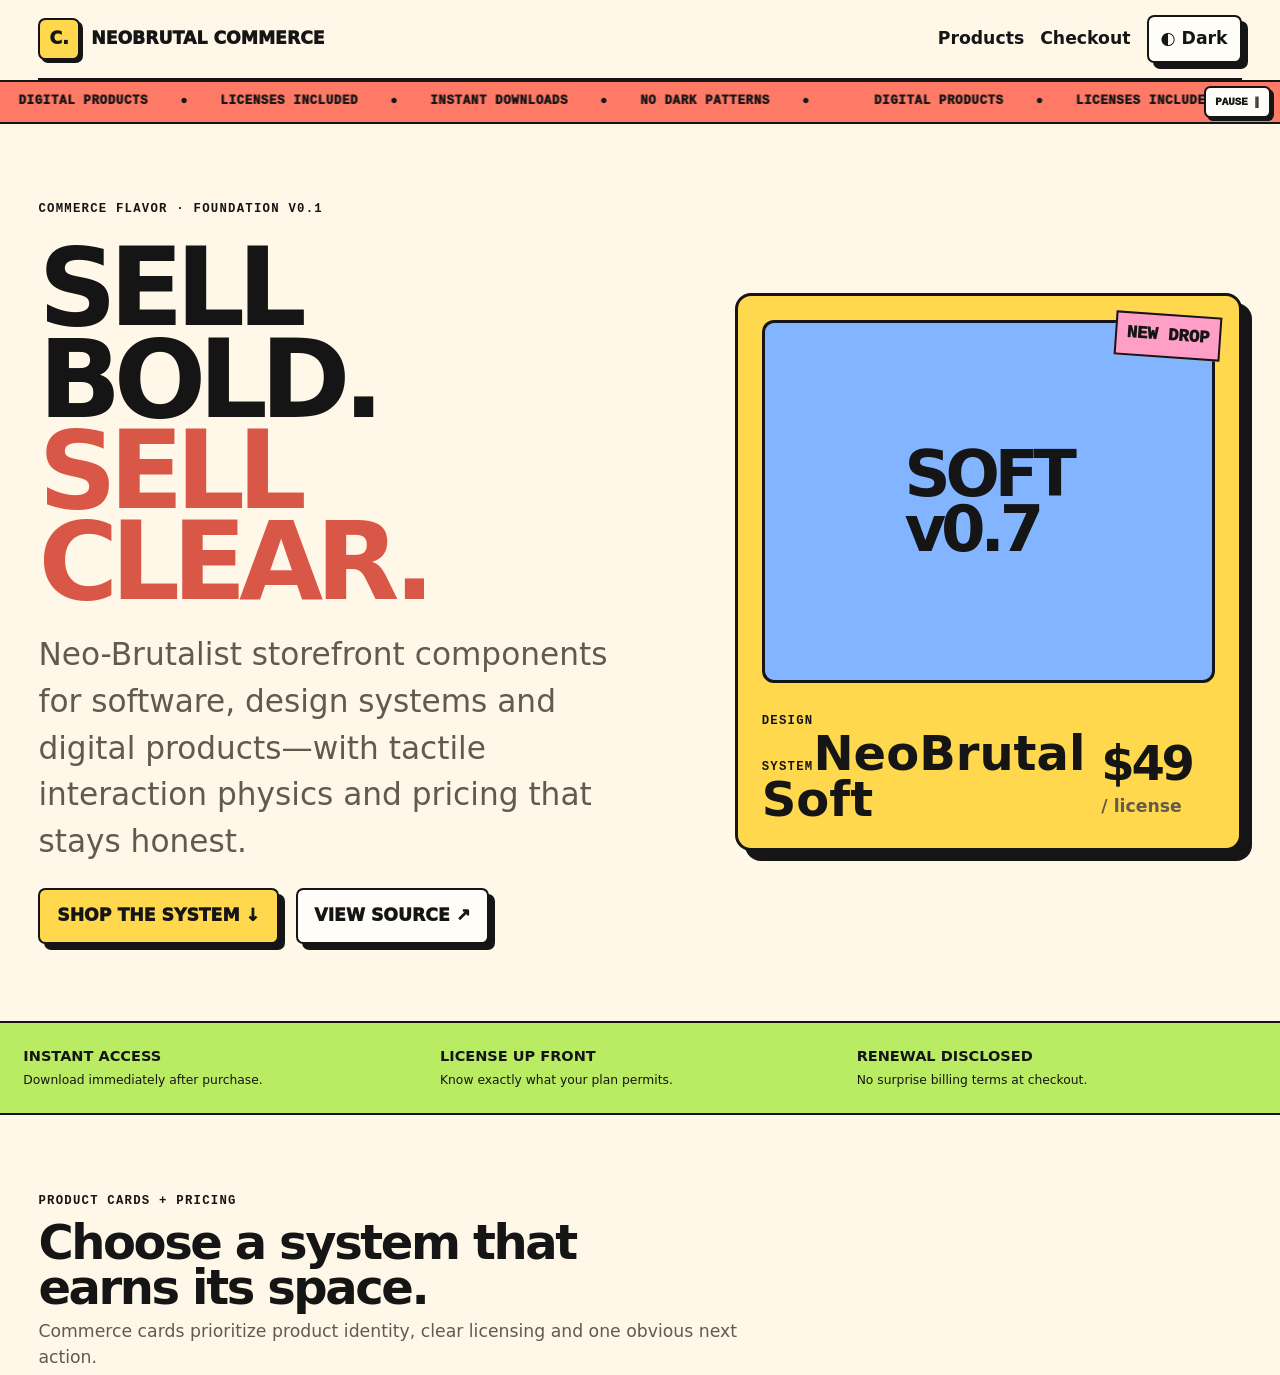
==== commerce/index.html @ c28af85e "publish: archive NeoBrutal Commerce v0.1" ====
<!doctype html>
<html lang="en">
<head>
  <meta charset="utf-8" />
  <meta name="viewport" content="width=device-width,initial-scale=1" />
  <meta http-equiv="refresh" content="0; url=./demo/" />
  <title>NeoBrutal Commerce</title>
</head>
<body>
  <p><a href="./demo/">Open the NeoBrutal Commerce foundation demo</a></p>
</body>
</html>
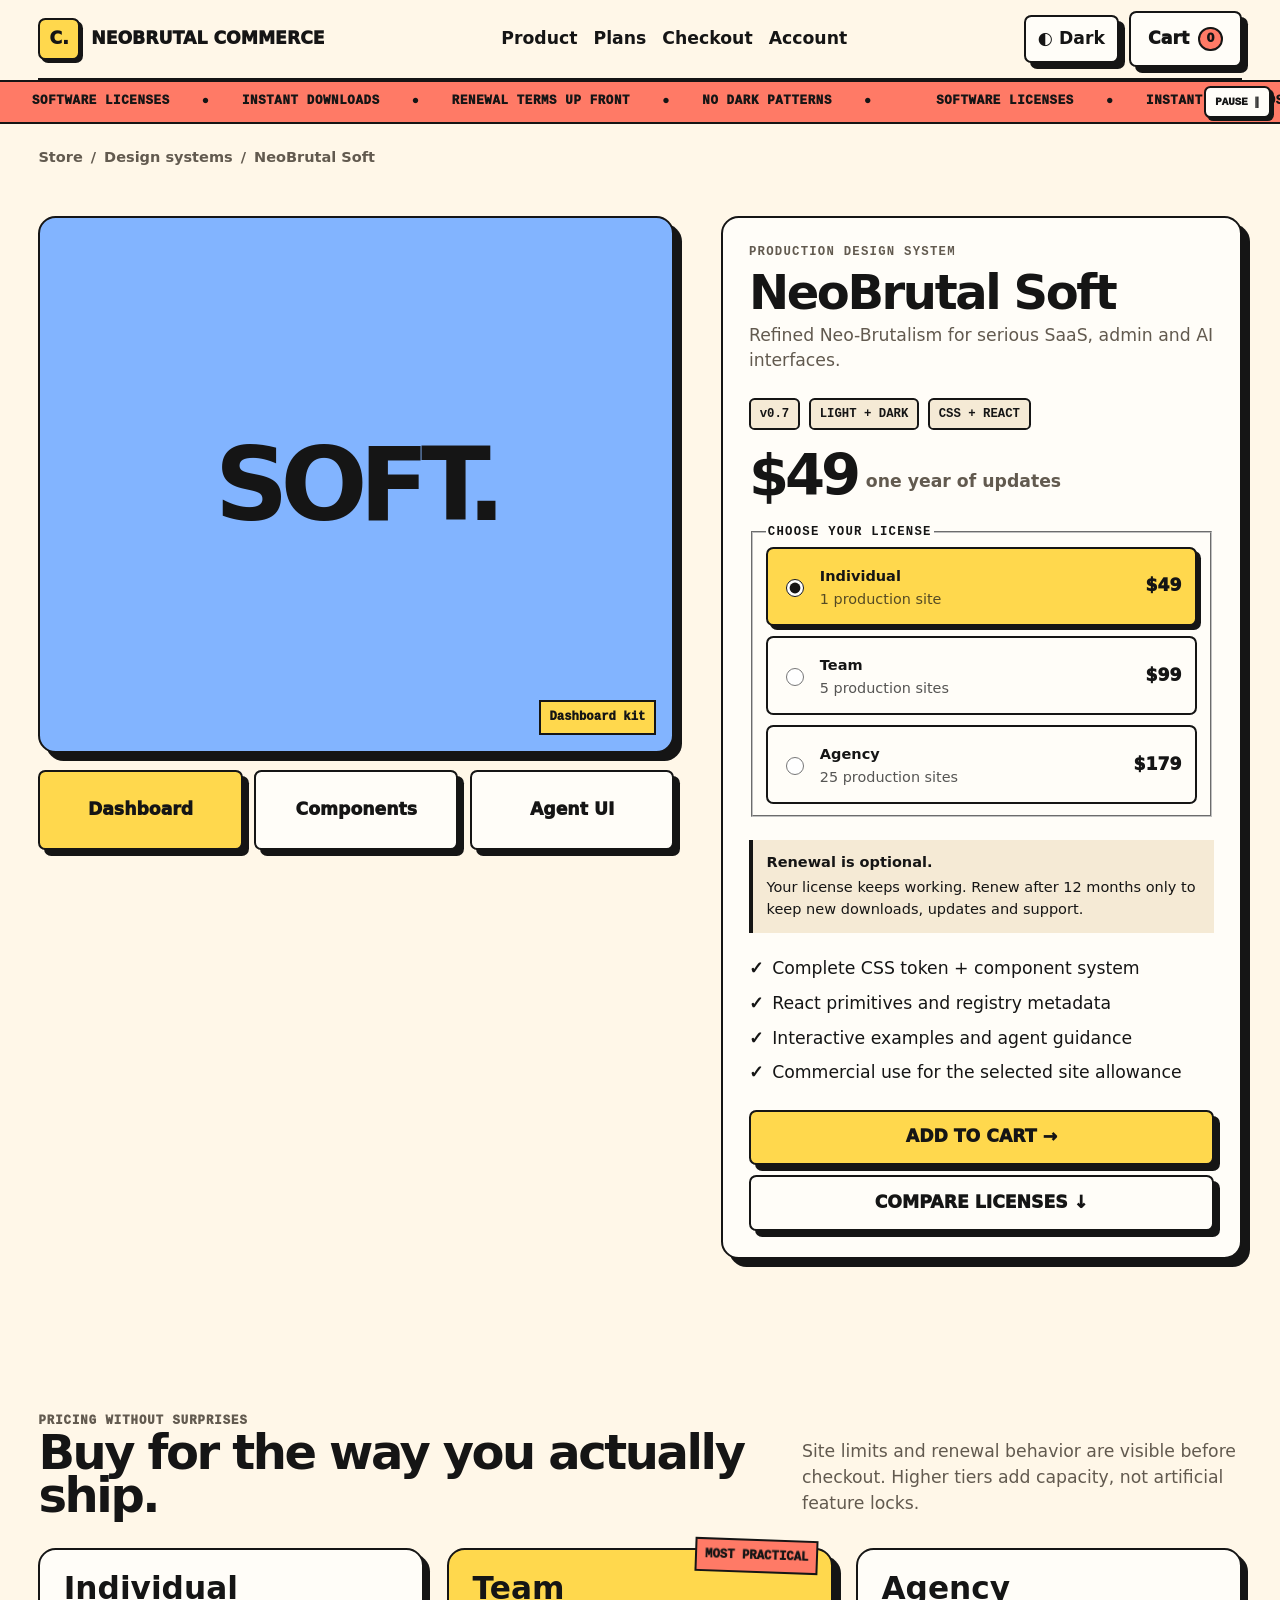
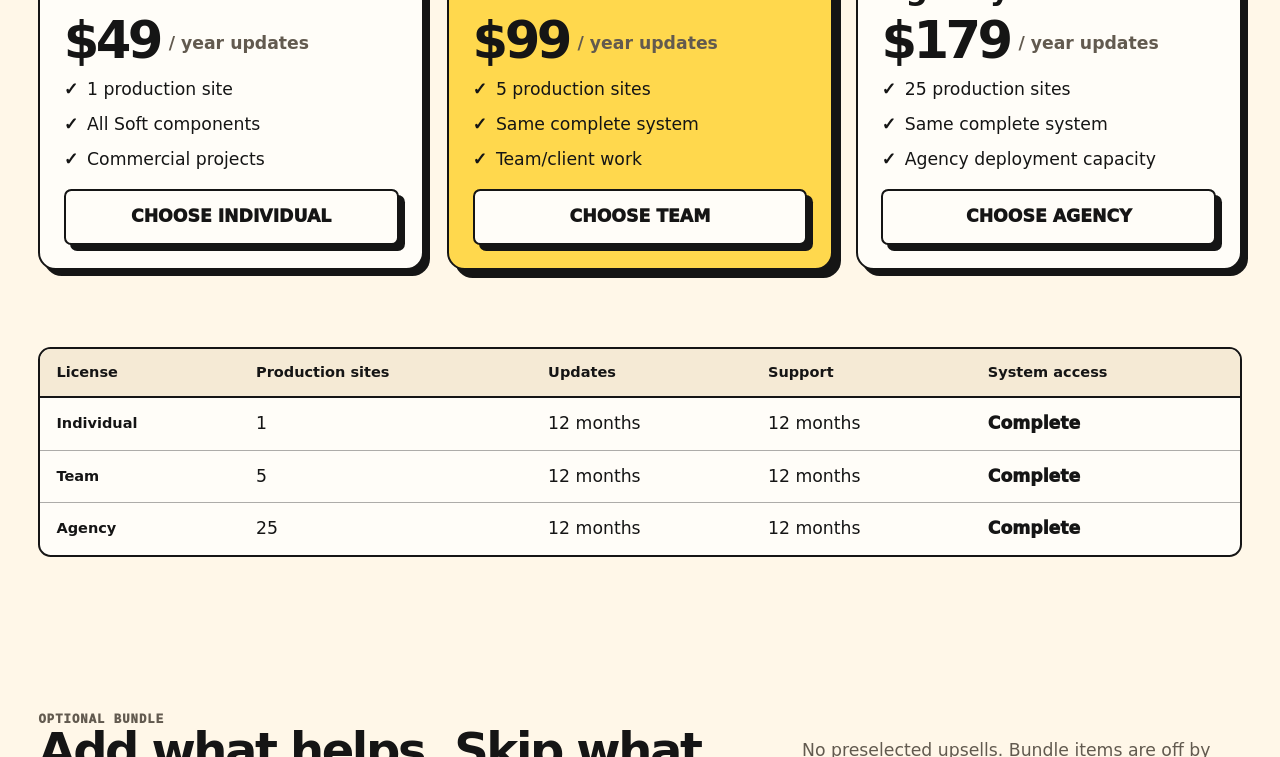
==== commit e6c281d2: "publish: archive NeoBrutal Commerce v0.2" ====
--- a/commerce/index.html
+++ b/commerce/index.html
@@ -1,12 +1 @@
-<!doctype html>
-<html lang="en">
-<head>
-  <meta charset="utf-8" />
-  <meta name="viewport" content="width=device-width,initial-scale=1" />
-  <meta http-equiv="refresh" content="0; url=./demo/" />
-  <title>NeoBrutal Commerce</title>
-</head>
-<body>
-  <p><a href="./demo/">Open the NeoBrutal Commerce foundation demo</a></p>
-</body>
-</html>
+<!doctype html><html lang="en"><head><meta charset="utf-8"><meta name="viewport" content="width=device-width,initial-scale=1"><meta http-equiv="refresh" content="0; url=./demo/v02.html"><title>NeoBrutal Commerce v0.2</title></head><body><p><a href="./demo/v02.html">Open NeoBrutal Commerce v0.2 storefront workflow demo</a></p></body></html>
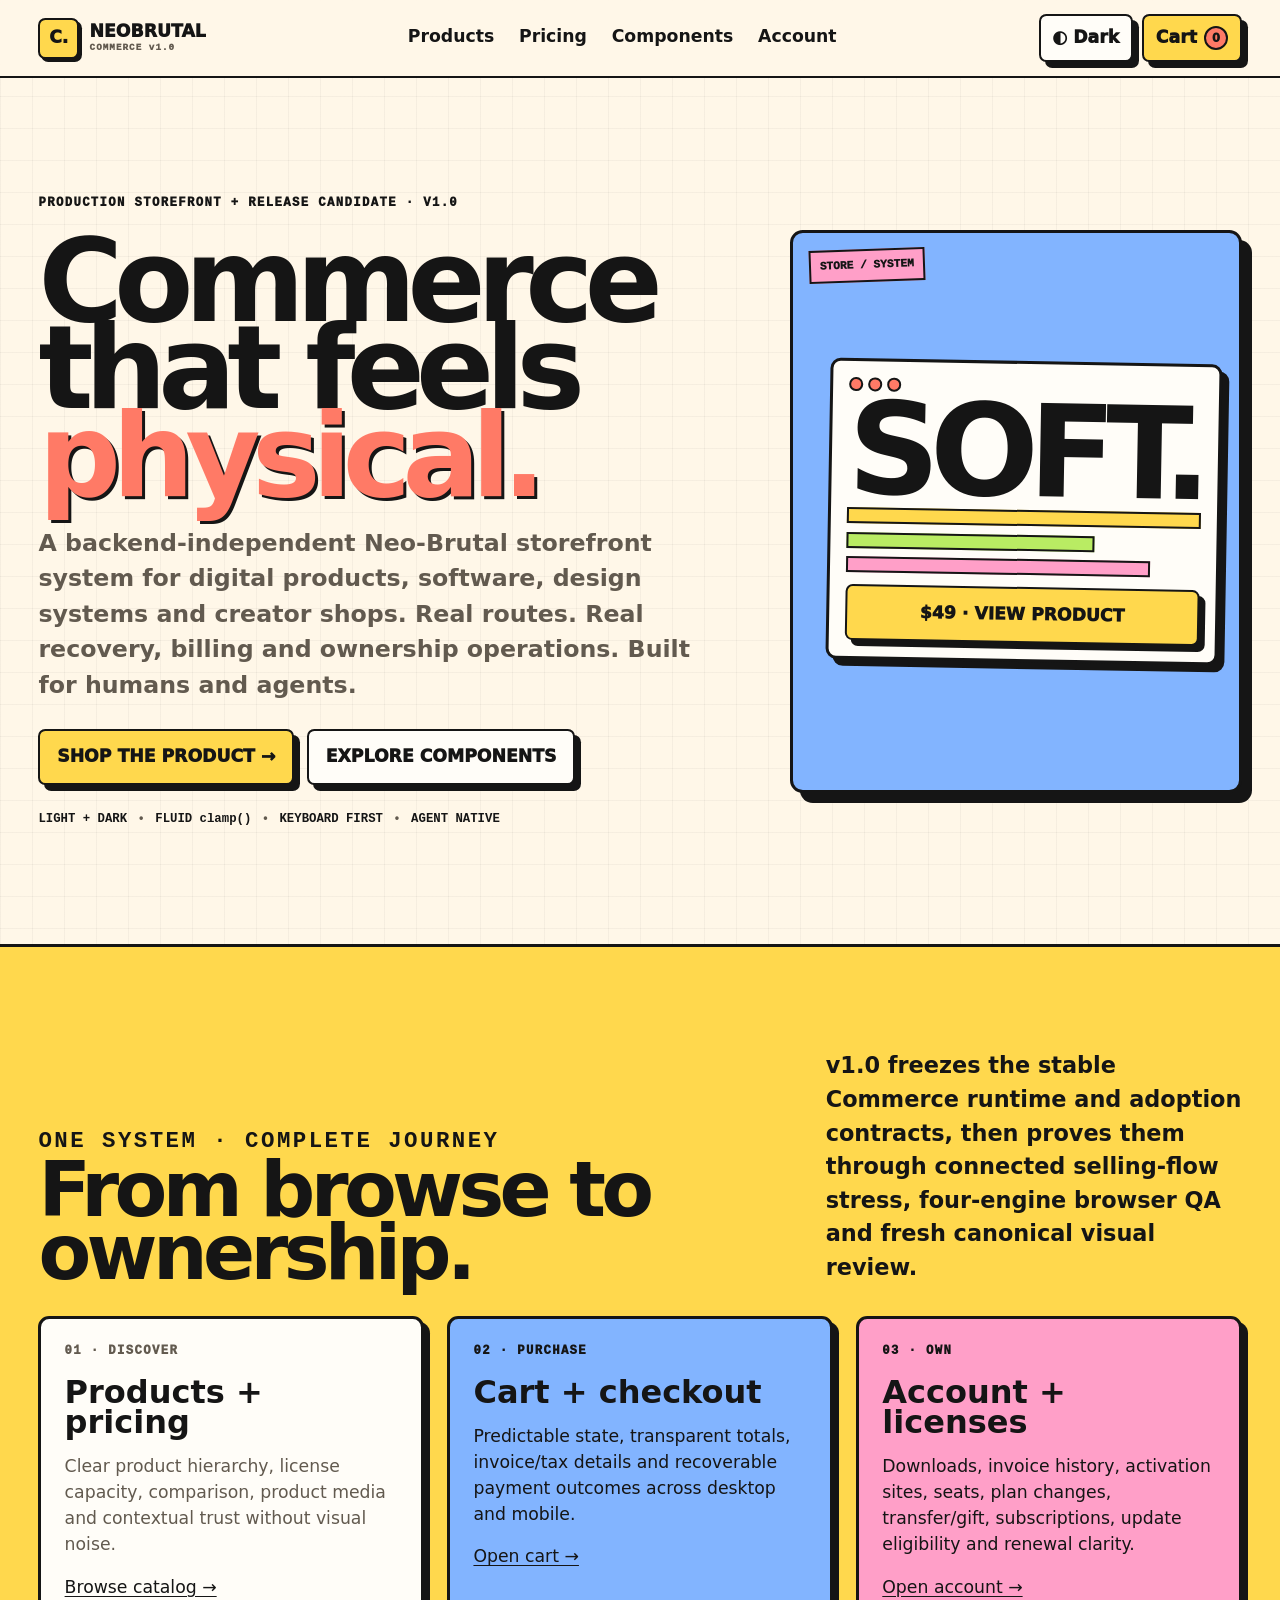
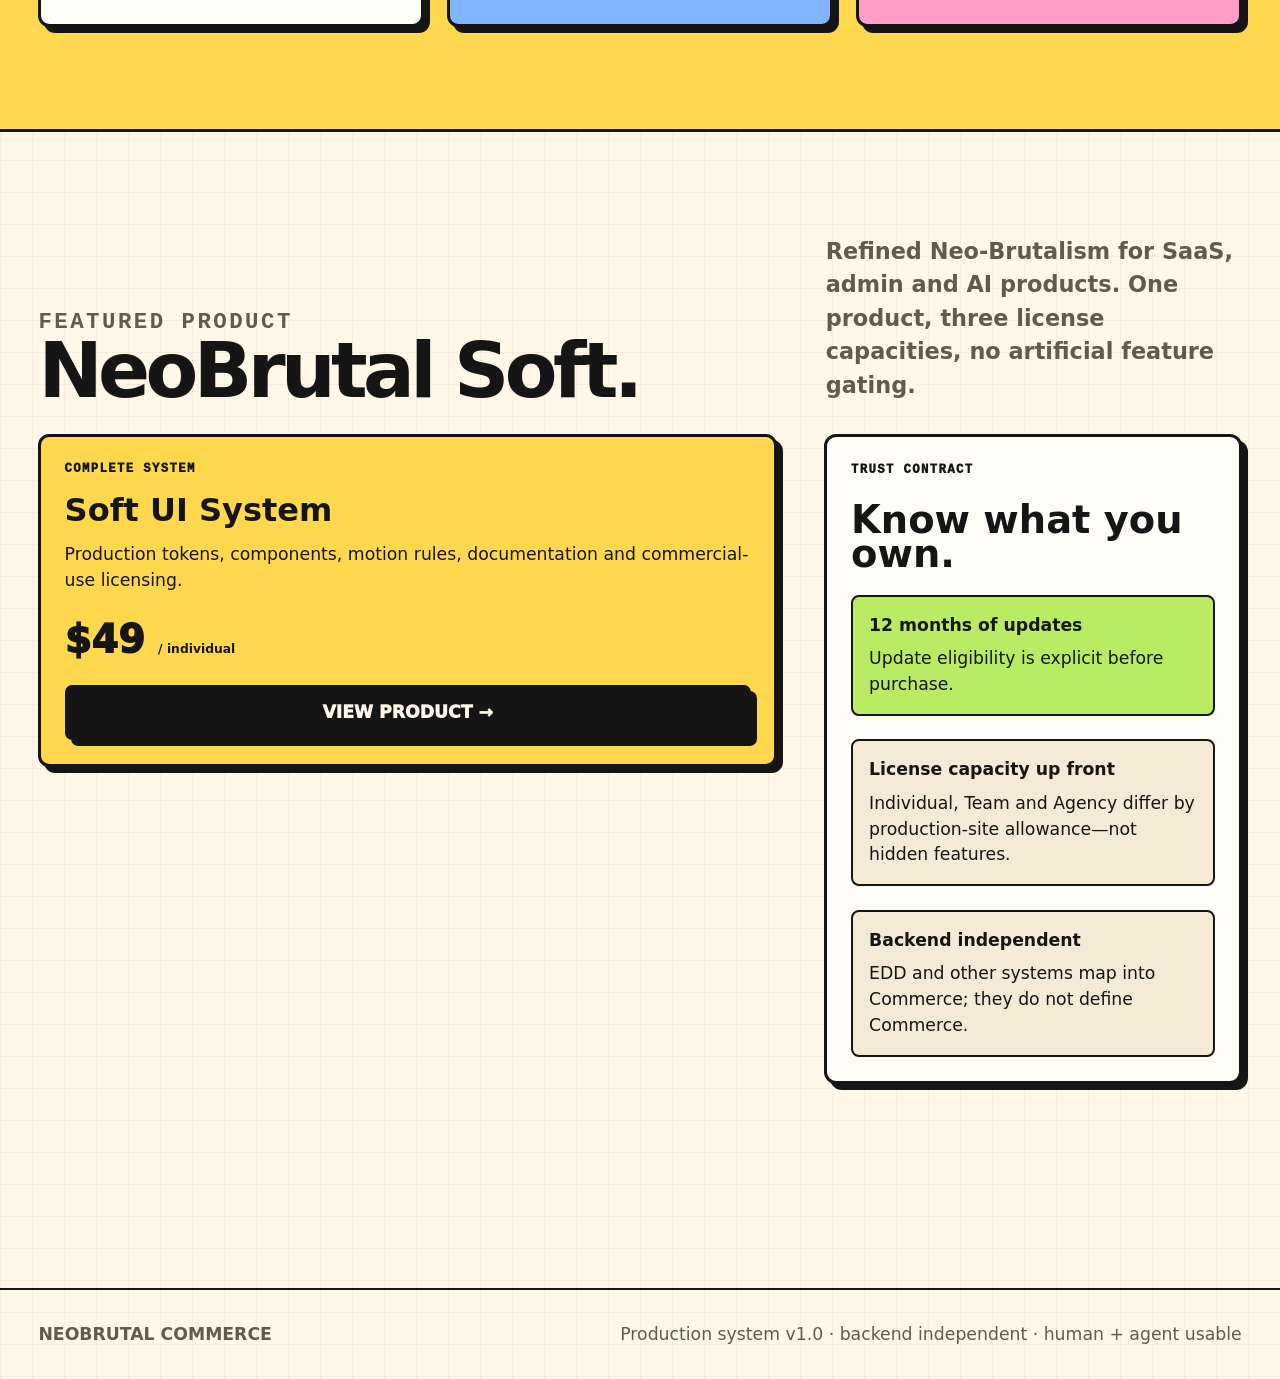
==== commit 972a2ef9: "publish: archive NeoBrutal Commerce v1.0.0" ====
--- a/commerce/index.html
+++ b/commerce/index.html
@@ -1 +1,31 @@
-<!doctype html><html lang="en"><head><meta charset="utf-8"><meta name="viewport" content="width=device-width,initial-scale=1"><meta http-equiv="refresh" content="0; url=./demo/v02.html"><title>NeoBrutal Commerce v0.2</title></head><body><p><a href="./demo/v02.html">Open NeoBrutal Commerce v0.2 storefront workflow demo</a></p></body></html>
+<!doctype html>
+<html lang="en" data-theme="light">
+<head>
+  <meta charset="utf-8" />
+  <meta name="viewport" content="width=device-width,initial-scale=1" />
+  <base href="./" />
+  <meta name="theme-color" content="#fff7e8" />
+  <meta name="description" content="NeoBrutal Commerce v1.0 production storefront with a frozen public contract, agent-ready adoption system and release-grade browser validation." />
+  <title>NeoBrutal Commerce — Production Storefront</title>
+  <link rel="stylesheet" href="src/index.css" />
+  <link rel="stylesheet" href="storefront/store.css" />
+  <script type="module" src="storefront/store.js"></script>
+</head>
+<body class="store-page" data-page="home" data-commerce-page="storefront-home">
+  <a class="store-skip" href="#main">Skip to content</a>
+  <header class="store-header" data-commerce-component="store-shell">
+    <a class="store-brand" href="" aria-label="NeoBrutal Commerce home"><span class="store-brand-mark" aria-hidden="true">C.</span><span>NEOBRUTAL<small>COMMERCE v1.0</small></span></a>
+    <nav class="store-nav" aria-label="Store"><a data-nav="products" href="products/">Products</a><a data-nav="pricing" href="pricing/">Pricing</a><a data-nav="components" href="components.html">Components</a><a data-nav="account" href="account/">Account</a></nav>
+    <div class="store-actions"><button class="store-theme nbc-tactile" data-theme-toggle type="button" aria-pressed="false">◐ Dark</button><a class="store-cart nbc-tactile" href="cart/">Cart <span class="store-cart-count" data-cart-count>0</span></a></div>
+  </header>
+  <main id="main">
+    <section class="store-shell store-hero">
+      <div class="store-hero-copy"><p class="store-kicker">Production storefront + release candidate · v1.0</p><h1>Commerce that feels <span>physical.</span></h1><p class="store-lede">A backend-independent Neo-Brutal storefront system for digital products, software, design systems and creator shops. Real routes. Real recovery, billing and ownership operations. Built for humans and agents.</p><div class="store-actions-row"><a class="nbc-button nbc-button--primary nbc-tactile" href="product/soft/">SHOP THE PRODUCT →</a><a class="nbc-button nbc-tactile" href="components.html">EXPLORE COMPONENTS</a></div><div class="store-proof"><b>LIGHT + DARK</b><span>•</span><b>FLUID clamp()</b><span>•</span><b>KEYBOARD FIRST</b><span>•</span><b>AGENT NATIVE</b></div></div>
+      <div class="store-art" aria-label="Abstract storefront interface illustration"><div class="store-window"><div class="store-window-bar"><i></i><i></i><i></i></div><strong>SOFT.</strong><div class="store-window-lines"><span></span><span></span><span></span></div><a class="nbc-button nbc-button--primary nbc-tactile" href="product/soft/">$49 · VIEW PRODUCT</a></div></div>
+    </section>
+    <section class="store-section store-section--band"><div class="store-shell"><div class="store-heading"><div><p class="store-kicker">One system · complete journey</p><h2>From browse to ownership.</h2></div><p>v1.0 freezes the stable Commerce runtime and adoption contracts, then proves them through connected selling-flow stress, four-engine browser QA and fresh canonical visual review.</p></div><div class="store-grid"><article class="store-card"><p class="store-kicker">01 · Discover</p><h3>Products + pricing</h3><p>Clear product hierarchy, license capacity, comparison, product media and contextual trust without visual noise.</p><a href="products/">Browse catalog →</a></article><article class="store-card" data-tone="sky"><p class="store-kicker">02 · Purchase</p><h3>Cart + checkout</h3><p>Predictable state, transparent totals, invoice/tax details and recoverable payment outcomes across desktop and mobile.</p><a href="cart/">Open cart →</a></article><article class="store-card" data-tone="pink"><p class="store-kicker">03 · Own</p><h3>Account + licenses</h3><p>Downloads, invoice history, activation sites, seats, plan changes, transfer/gift, subscriptions, update eligibility and renewal clarity.</p><a href="account/">Open account →</a></article></div></div></section>
+    <section class="store-shell store-section"><div class="store-heading"><div><p class="store-kicker">Featured product</p><h2>NeoBrutal Soft.</h2></div><p>Refined Neo-Brutalism for SaaS, admin and AI products. One product, three license capacities, no artificial feature gating.</p></div><div class="store-layout"><article class="store-card" data-tone="yellow"><p class="store-kicker">Complete system</p><h2>Soft UI System</h2><p>Production tokens, components, motion rules, documentation and commercial-use licensing.</p><p class="store-price">$49 <small>/ individual</small></p><a class="nbc-button nbc-button--dark nbc-tactile" href="product/soft/">VIEW PRODUCT →</a></article><aside class="store-panel"><p class="store-kicker">Trust contract</p><h2>Know what you own.</h2><div class="store-status" data-state="success"><strong>12 months of updates</strong><span>Update eligibility is explicit before purchase.</span></div><div class="store-status"><strong>License capacity up front</strong><span>Individual, Team and Agency differ by production-site allowance—not hidden features.</span></div><div class="store-status"><strong>Backend independent</strong><span>EDD and other systems map into Commerce; they do not define Commerce.</span></div></aside></div></section>
+  </main>
+  <footer class="store-footer"><div class="store-footer-inner"><strong>NEOBRUTAL COMMERCE</strong><span>Production system v1.0 · backend independent · human + agent usable</span></div></footer>
+</body>
+</html>
--- a/commerce/src/index.css
+++ b/commerce/src/index.css
@@ -0,0 +1,16 @@
+@import url('../src/tokens.css');
+@import url('../src/base.css');
+@import url('../src/components/button.css');
+@import url('../src/components/product.css');
+@import url('../src/components/cart.css');
+@import url('../src/components/product-detail.css');
+@import url('../src/components/pricing.css');
+@import url('../src/components/checkout.css');
+@import url('../src/components/account.css');
+@import url('../src/components/license.css');
+@import url('../src/components/table.css');
+@import url('../src/components/review.css');
+@import url('../src/components/media.css');
+@import url('../src/components/state.css');
+@import url('../src/components/lifecycle.css');
+@import url('../src/components/summary.css');
--- a/commerce/storefront/store.css
+++ b/commerce/storefront/store.css
@@ -0,0 +1 @@
+:root{--store-max:88rem;--store-pad:clamp(1rem,3vw,2.5rem);--store-section:clamp(4rem,8vw,8rem)}html{overflow-x:clip}body.store-page{overflow-x:clip;background:var(--nbc-bg);background-image:linear-gradient(color-mix(in srgb,var(--nbc-border) 4%,transparent) 1px,transparent 1px),linear-gradient(90deg,color-mix(in srgb,var(--nbc-border) 4%,transparent) 1px,transparent 1px);background-size:32px 32px}.store-skip{position:fixed;z-index:100;left:1rem;top:1rem;translate:0 -180%;padding:.7rem 1rem;border:2px solid #151515;border-radius:.4rem;background:var(--nbc-yellow);color:#151515;font-weight:950;text-decoration:none}.store-skip:focus{translate:0 0}.store-shell{width:min(calc(100% - 2*var(--store-pad)),var(--store-max));margin-inline:auto}.store-header{position:sticky;top:0;z-index:40;display:grid;grid-template-columns:auto 1fr auto;align-items:center;gap:clamp(.8rem,2vw,1.5rem);min-height:4.9rem;padding-inline:var(--store-pad);border-bottom:2px solid var(--nbc-border);background:color-mix(in srgb,var(--nbc-bg) 94%,transparent);backdrop-filter:blur(12px)}.store-brand{display:flex;align-items:center;gap:.65rem;text-decoration:none;font-weight:950;line-height:.9}.store-brand-mark{display:grid;place-items:center;width:2.55rem;height:2.55rem;border:2px solid #151515;border-radius:.45rem;background:var(--nbc-yellow);color:#151515;box-shadow:3px 3px 0 #151515}.store-brand small{display:block;margin-top:.22rem;color:var(--nbc-muted);font-family:"SFMono-Regular",Consolas,monospace;font-size:.58rem;letter-spacing:.11em}.store-nav{display:flex;justify-content:center;align-items:center;gap:clamp(.7rem,2vw,1.35rem);flex-wrap:wrap}.store-nav a{padding:.35rem .1rem;font-weight:900;text-decoration:none;border-bottom:2px solid transparent}.store-nav a[aria-current="page"]{border-color:currentColor}.store-actions{display:flex;align-items:center;gap:.6rem}.store-theme{min-height:2.7rem;padding:.55rem .72rem;border:2px solid var(--nbc-border);border-radius:var(--nbc-radius-sm);background:var(--nbc-surface);color:var(--nbc-text);font-weight:950;cursor:pointer}.store-cart{display:inline-flex;align-items:center;gap:.45rem;min-height:2.7rem;padding:.55rem .72rem;border:2px solid var(--nbc-border);border-radius:var(--nbc-radius-sm);background:var(--nbc-yellow);color:#151515;text-decoration:none;font-weight:950}.store-cart-count{display:grid;place-items:center;min-width:1.5rem;height:1.5rem;padding-inline:.3rem;border:2px solid #151515;border-radius:999px;background:var(--nbc-coral);font-size:.72rem}.store-kicker{font-family:"SFMono-Regular",Consolas,monospace;font-size:var(--nbc-text-xs);font-weight:950;letter-spacing:.11em;text-transform:uppercase}.store-hero{display:grid;grid-template-columns:minmax(0,1.1fr) minmax(20rem,.75fr);gap:clamp(2rem,7vw,7rem);align-items:center;padding-block:clamp(4rem,9vw,9rem)}.store-hero-copy{display:grid;gap:clamp(1rem,2vw,1.65rem)}.store-hero h1,.store-page-title{font-size:clamp(3.6rem,9vw,8.6rem);line-height:.76;letter-spacing:-.075em}.store-hero h1 span,.store-page-title span{color:var(--nbc-coral);text-shadow:3px 3px 0 var(--nbc-border)}.store-lede{max-width:44rem;color:var(--nbc-muted);font-size:clamp(1.08rem,1rem + .6vw,1.55rem);font-weight:680}.store-actions-row{display:flex;gap:.8rem;flex-wrap:wrap}.store-proof{display:flex;gap:.65rem;flex-wrap:wrap;color:var(--nbc-muted);font-family:"SFMono-Regular",Consolas,monospace;font-size:var(--nbc-text-xs);font-weight:900}.store-proof b{color:var(--nbc-text)}.store-art{position:relative;min-height:clamp(24rem,44vw,36rem);display:grid;place-items:center;padding:clamp(1.2rem,3vw,2.2rem);border:3px solid var(--nbc-border);border-radius:clamp(.8rem,1vw,1.2rem);background:var(--nbc-sky);box-shadow:10px 10px 0 var(--nbc-shadow);overflow:hidden}.store-art::before{content:"STORE / SYSTEM";position:absolute;left:1rem;top:1rem;padding:.38rem .55rem;border:2px solid #151515;background:var(--nbc-pink);color:#151515;font-family:monospace;font-size:.7rem;font-weight:950;transform:rotate(-2deg)}.store-art strong{font-size:clamp(4rem,10vw,9rem);line-height:.72;letter-spacing:-.08em;color:#151515;text-shadow:4px 4px 0 #fffdf8}.store-window{width:min(100%,25rem);display:grid;gap:.75rem;padding:1rem;border:3px solid #151515;border-radius:.65rem;background:#fffdf8;color:#151515;box-shadow:7px 7px 0 #151515;transform:rotate(1deg)}.store-window-bar{display:flex;gap:.35rem}.store-window-bar i{width:.85rem;height:.85rem;border:2px solid #151515;border-radius:50%;background:var(--nbc-coral)}.store-window-lines{display:grid;gap:.55rem}.store-window-lines span{height:1rem;border:2px solid #151515;background:var(--nbc-yellow)}.store-window-lines span:nth-child(2){width:70%;background:var(--nbc-lime)}.store-window-lines span:nth-child(3){width:86%;background:var(--nbc-pink)}.store-section{padding-block:var(--store-section)}.store-section--band{border-block:3px solid #151515;background:var(--nbc-yellow);color:#151515}.store-section--pink{border-block:3px solid #151515;background:var(--nbc-pink);color:#151515}.store-heading{display:grid;grid-template-columns:minmax(0,1fr) minmax(18rem,.55fr);gap:var(--nbc-space-5);align-items:end;margin-bottom:var(--nbc-space-5)}.store-heading h2{font-size:clamp(2.7rem,6vw,5.5rem);line-height:.82;letter-spacing:-.06em}.store-heading p{max-width:34rem;color:var(--nbc-muted);font-size:var(--nbc-text-lg);font-weight:650}.store-section--band .store-heading p,.store-section--pink .store-heading p{color:#151515}.store-grid{display:grid;grid-template-columns:repeat(3,minmax(0,1fr));gap:var(--nbc-space-4)}.store-card{display:grid;align-content:start;gap:var(--nbc-space-3);min-height:17rem;padding:clamp(1rem,2vw,1.45rem);border:3px solid var(--nbc-border);border-radius:.7rem;background:var(--nbc-surface);box-shadow:6px 6px 0 var(--nbc-shadow)}.store-card[data-tone="yellow"]{background:var(--nbc-yellow);color:#151515;border-color:#151515;box-shadow:6px 6px 0 #151515}.store-card[data-tone="sky"]{background:var(--nbc-sky);color:#151515;border-color:#151515;box-shadow:6px 6px 0 #151515}.store-card[data-tone="pink"]{background:var(--nbc-pink);color:#151515;border-color:#151515;box-shadow:6px 6px 0 #151515}.store-card h2,.store-card h3{font-size:clamp(1.5rem,2.5vw,2.3rem);line-height:.95}.store-card p{color:var(--nbc-muted)}.store-card[data-tone] p{color:#151515}.store-card .store-price{margin-top:auto;font-size:clamp(2rem,3vw,3rem);font-weight:950}.store-card .store-price small{font-size:var(--nbc-text-xs);font-weight:900}.store-page-head{display:grid;gap:1rem;padding-block:clamp(3.2rem,7vw,6rem);border-bottom:2px solid color-mix(in srgb,var(--nbc-border) 20%,transparent)}.store-page-head .store-page-title{max-width:11ch}.store-breadcrumbs{display:flex;gap:.5rem;flex-wrap:wrap;color:var(--nbc-muted);font-family:monospace;font-size:var(--nbc-text-xs);font-weight:900}.store-breadcrumbs a{color:inherit}.store-layout{display:grid;grid-template-columns:minmax(0,1.15fr) minmax(19rem,.65fr);gap:var(--nbc-space-6);align-items:start}.store-stack{display:grid;gap:var(--nbc-space-4)}.store-panel{display:grid;gap:var(--nbc-space-4);padding:clamp(1rem,2vw,1.5rem);border:3px solid var(--nbc-border);border-radius:.75rem;background:var(--nbc-surface);box-shadow:6px 6px 0 var(--nbc-shadow)}.store-panel h2{font-size:clamp(1.7rem,3vw,2.7rem);line-height:.9}.store-plan-list{display:grid;gap:.65rem}.store-plan-option{display:grid;grid-template-columns:auto 1fr auto;align-items:center;gap:.75rem;padding:.8rem;border:2px solid var(--nbc-border);border-radius:.45rem;background:var(--nbc-bg);cursor:pointer}.store-plan-option:has(input:checked){background:var(--nbc-yellow);color:#151515;border-color:#151515;box-shadow:3px 3px 0 #151515}.store-plan-option input{width:1.1rem;height:1.1rem;accent-color:#151515}.store-plan-option small{display:block;color:inherit;opacity:.72}.store-summary{display:grid;gap:.7rem}.store-summary-row{display:flex;justify-content:space-between;gap:1rem}.store-summary-row[data-total]{padding-top:.8rem;border-top:3px solid var(--nbc-border);font-size:var(--nbc-text-xl);font-weight:950}.store-field{display:grid;gap:.4rem}.store-field label,.store-field>span{font-size:var(--nbc-text-sm);font-weight:900}.store-field input,.store-field select{width:100%;min-height:3.1rem;padding:.7rem .8rem;border:2px solid var(--nbc-border);border-radius:.4rem;background:var(--nbc-bg);color:var(--nbc-text)}.store-form-grid{display:grid;grid-template-columns:repeat(2,minmax(0,1fr));gap:var(--nbc-space-3)}.store-form-grid .full{grid-column:1/-1}.store-status{display:grid;gap:.45rem;padding:1rem;border:2px solid var(--nbc-border);border-radius:.5rem;background:var(--nbc-surface-2)}.store-status[data-state="success"]{background:var(--nbc-lime);color:#151515;border-color:#151515}.store-status[data-state="warning"]{background:var(--nbc-yellow);color:#151515;border-color:#151515}.store-table{width:100%;border-collapse:separate;border-spacing:0;border:2px solid var(--nbc-border);border-radius:.55rem;overflow:hidden;background:var(--nbc-surface)}.store-table th,.store-table td{padding:.8rem;border-bottom:2px solid var(--nbc-border);text-align:left}.store-table tr:last-child td{border-bottom:0}.store-table th{background:var(--nbc-surface-2);font-size:var(--nbc-text-xs);text-transform:uppercase;letter-spacing:.06em}.store-route-grid{display:grid;grid-template-columns:repeat(2,minmax(0,1fr));gap:.65rem}.store-route{display:grid;grid-template-columns:auto 1fr;gap:.75rem;padding:.8rem;border:2px solid var(--nbc-border);border-radius:.45rem;background:var(--nbc-surface)}.store-route code{font-weight:950}.store-footer{margin-top:var(--store-section);padding:var(--nbc-space-5) var(--store-pad);border-top:2px solid var(--nbc-border);color:var(--nbc-muted)}.store-footer-inner{width:min(100%,var(--store-max));margin-inline:auto;display:flex;justify-content:space-between;gap:1rem;flex-wrap:wrap}.store-empty{display:grid;place-items:center;min-height:18rem;text-align:center}.store-empty>div{max-width:34rem;display:grid;justify-items:center;gap:1rem}.store-license-grid{display:grid;grid-template-columns:repeat(2,minmax(0,1fr));gap:var(--nbc-space-4)}.store-key{display:flex;justify-content:space-between;gap:1rem;padding:.8rem;border:2px dashed var(--nbc-border);border-radius:.45rem;font-family:monospace;font-weight:900}.store-component-grid{display:grid;grid-template-columns:repeat(2,minmax(0,1fr));gap:var(--nbc-space-4)}.store-component-demo{display:grid;gap:1rem;padding:1rem;border:2px solid var(--nbc-border);border-radius:.55rem;background:var(--nbc-bg)}@media(max-width:62rem){.store-header{grid-template-columns:1fr auto}.store-nav{grid-column:1/-1;grid-row:2;justify-content:flex-start;padding-bottom:.8rem}.store-hero,.store-layout,.store-heading{grid-template-columns:1fr}.store-grid{grid-template-columns:1fr 1fr}.store-component-grid,.store-license-grid{grid-template-columns:1fr}}@media(max-width:42rem){.store-header{position:static;padding-block:.8rem}.store-brand small{display:none}.store-actions{justify-content:flex-end}.store-theme{font-size:0}.store-theme::after{content:"◐";font-size:1rem}.store-nav{overflow-x:auto;flex-wrap:nowrap;justify-content:flex-start;padding-bottom:.8rem;scrollbar-width:none}.store-nav::-webkit-scrollbar{display:none}.store-hero{padding-block:3rem}.store-hero h1,.store-page-title{font-size:clamp(3.25rem,17vw,5.7rem)}.store-art{min-height:22rem}.store-grid,.store-route-grid,.store-form-grid{grid-template-columns:1fr}.store-form-grid .full{grid-column:auto}.store-card{min-height:0}.store-actions-row>.nbc-button{width:100%}.store-page-head{padding-block:2.8rem}.store-panel{box-shadow:4px 4px 0 var(--nbc-shadow)}.store-table{font-size:var(--nbc-text-sm)}}@media(prefers-reduced-motion:reduce){.store-header{backdrop-filter:none}}@media(forced-colors:active){.store-card,.store-panel,.store-art{box-shadow:none}}
